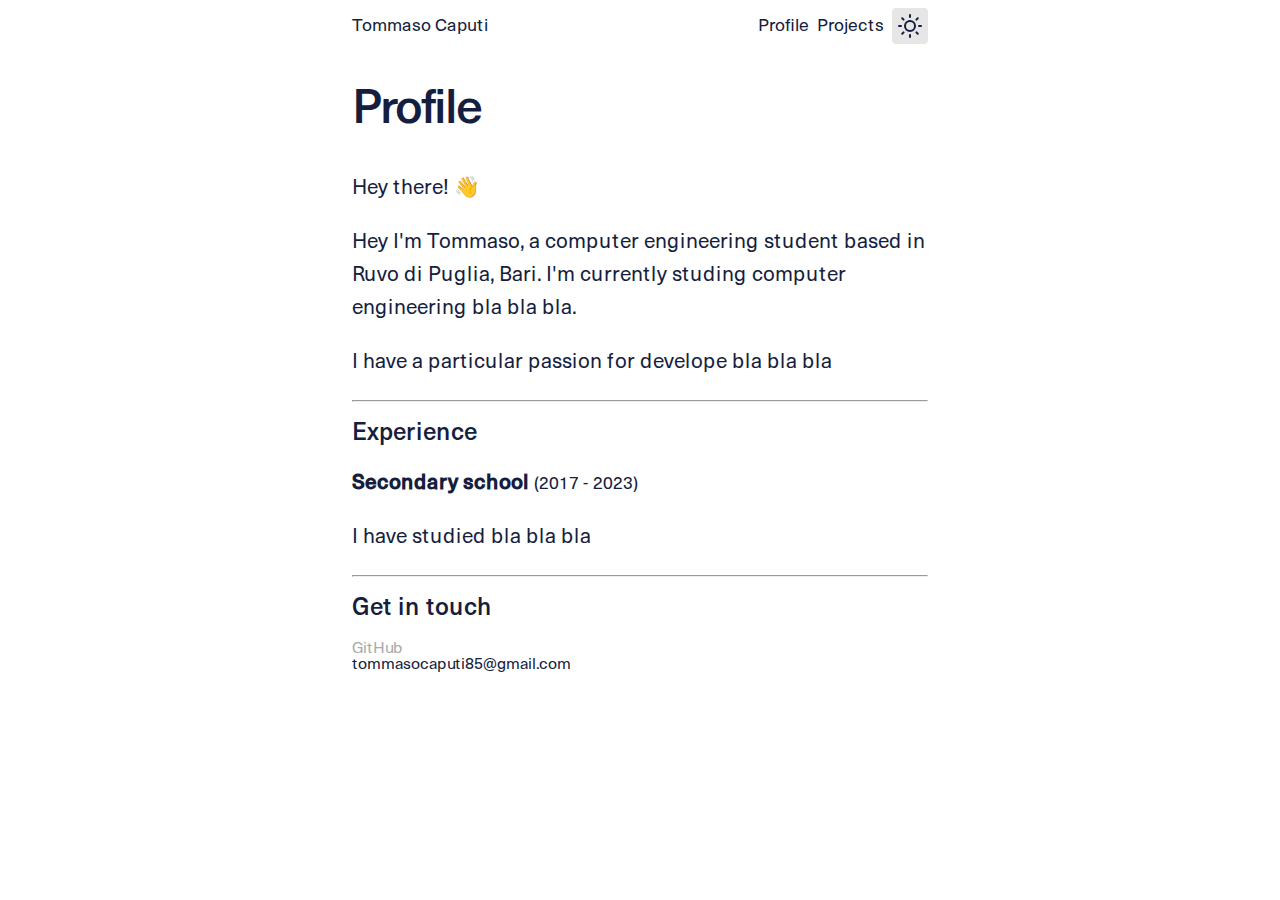
==== profile/index.html @ e06c5540 "all works" ====
<!doctype html>
<html lang="en">

<head>
    <meta charset="utf-8">
    <meta name="viewport" content="width=device-width, initial-scale=1.0">
    <title>Tommaso Caputi - Developer</title>
    <meta name="description" content="Tommaso Caputi portfolio website">
    <link rel="stylesheet" href="/css/style.css">
    <link rel="icon" type="image/png" href="/static/favicon.png">
</head>

<body data-theme="light">
    <header class="header">
        <a href="/" class="logo">Tommaso Caputi</a>

        <nav>
            <a href="/profile">Profile</a>
            <a href="/projects">Projects</a>
        </nav>
        <button id="theme-toggle">
            <svg xmlns="http://www.w3.org/2000/svg" width="24" height="24" fill="none" stroke="currentColor"
                stroke-width="2" stroke-linecap="round" stroke-linejoin="round" class="feather feather-moon">
                <g id="theme-toggle-dark">
                    <path d="M21 12.8A9 9 0 1111.2 3a7 7 0 009.8 9.8z" />
                </g>
                <g id="theme-toggle-light">
                    <circle cx="12" cy="12" r="5" />
                    <path
                        d="M12 1v2M12 21v2M4.2 4.2l1.4 1.4M18.4 18.4l1.4 1.4M1 12h2M21 12h2M4.2 19.8l1.4-1.4M18.4 5.6l1.4-1.4" />
                </g>
            </svg>
            <span class="u-visually-hidden">Toggle theme</span>
        </button>
    </header>
    <main class="container home-page">

        <section class="section">
            <h1>Profile</h1>

            <p>Hey there! 👋</p>

            <p>
                Hey I'm Tommaso, a computer engineering student based in Ruvo di Puglia, Bari. I'm currently studing
                computer engineering
                bla bla bla.
            </p>

            <p>
                I have a particular passion for develope bla bla bla
            </p>

            <hr />

            <h2>Experience</h2>
            <p><strong>Secondary school</strong> <small>(2017 - 2023)</small></p>
            <p>
                I have studied bla bla bla
            </p>

            <hr />

            <h2>Get in touch</h2>
            <a href="https://github.com/tommaso-caputi">GitHub</a><br>
            tommasocaputi85@gmail.com
            </p>
        </section>

    </main>
    <script src="/js/theme-toggle.js"></script>
</body>

</html>
---- css/style.css ----
:root {
    --spacing-unit: 8px;
    --xs: calc(var(--spacing-unit) / 2);
    --sm: var(--spacing-unit);
    --md: calc(var(--spacing-unit) * 2);
    --lg: calc(var(--spacing-unit) * 3);
    --xl: calc(var(--spacing-unit) * 4)
}

[data-theme=dark] {
    --color-canvas: #14182c;
    --color-well: #242b4f;
    --color-text: #fff
}

[data-theme=light] {
    --color-canvas: #fff;
    --color-well: #e6e6e6;
    --color-text: #161e40
}

.u-visually-hidden {
    clip: rect(0 0 0 0);
    height: 1px;
    width: 1px;
    margin: -1px;
    overflow: hidden;
    padding: 0;
    position: absolute;
    border: 0;
    white-space: nowrap;
    word-wrap: normal
}

.container {
    width: 100%;
    max-width: 640px;
    padding: 0 24px 32px;
    margin: 0 auto
}

@media screen and (min-width: 40em) {
    .container {
        padding: 0 32px 32px
    }
}

.container img,
.container video {
    max-width: 100%;
    border-radius: 4px
}

.post {
    padding-top: 64px
}

.title {
    margin-bottom: 4px
}

.meta {
    font-size: 1rem;
    margin-top: 0
}

@media screen and (min-width: 40em) {
    .meta {
        font-size: .9rem
    }
}

.project-featured-image {
    width: calc(100% + 48px);
    max-width: calc(100% + 48px) !important;
    margin-left: -24px;
    margin-top: 16px
}

@media screen and (min-width: 40em) {
    .project-featured-image {
        width: 140%;
        max-width: 140% !important;
        margin-left: -20%;
        margin-top: 32px
    }
}

ol li,
p,
ul li {
    font-size: 1.3rem;
    line-height: 1.6
}

h1 {
    font-size: 3rem;
    font-weight: 500;
    letter-spacing: -.15rem;
    line-height: 1.15
}

h2,
h3,
h4 {
    font-weight: 500
}

a {
    color: var(--color-text);
    text-decoration: none
}

a[href^="https://twitter.com"] {
    color: #55acee
}

a[href^="https://github.com"] {
    color: #aaa
}

a[href^="https://dribbble.com"] {
    color: #ea4c89
}

.header {
    width: 100%;
    max-width: 640px;
    padding: 8px 24px;
    margin: 0 auto 24px;
    display: flex;
    justify-content: space-between;
    align-items: center
}

@media screen and (min-width: 40em) {
    .header {
        padding: 8px 32px
    }
}

.header a {
    color: inherit;
    text-decoration: none;
    font-size: 1.2rem
}

@media screen and (min-width: 40em) {
    .header a {
        font-size: 1.1rem
    }
}

.header .logo {
    flex: 1
}

.header nav {
    display: flex;
    gap: 8px
}

.header #theme-toggle {
    -webkit-appearance: none;
    -moz-appearance: none;
    appearance: none;
    background: var(--color-well);
    padding: var(--xs);
    border: 1px solid transparent;
    border-radius: 4px;
    color: inherit;
    width: calc(var(--lg) * 1.5);
    height: calc(var(--lg) * 1.5);
    display: flex;
    align-items: center;
    justify-content: center;
    margin-left: var(--sm);
    cursor: pointer
}

[data-theme=dark] .header #theme-toggle #theme-toggle-light {
    display: none
}

[data-theme=light] .header #theme-toggle #theme-toggle-dark {
    display: none
}

.selected-project {
    margin-bottom: 16px;
    display: flex;
    color: inherit;
    text-decoration: none;
    flex-direction: column;
    gap: 16px
}

@media screen and (min-width: 40em) {
    .selected-project {
        flex-direction: row
    }
}

.selected-project figure {
    margin: 0;
    flex: 1.5
}

.selected-project figure img {
    max-width: 100%;
    border-radius: 5px
}

.selected-project div {
    flex: 1
}

.selected-project p {
    font-size: 1.2rem
}

@media screen and (min-width: 40em) {
    .selected-project p {
        font-size: 1rem
    }
}

.selected-project h3 {
    margin: 0
}

code[class*=language-],
pre[class*=language-] {
    font-size: 14px;
    line-height: 1.375;
    direction: ltr;
    text-align: left;
    white-space: pre;
    word-spacing: normal;
    word-break: normal;
    -moz-tab-size: 2;
    -o-tab-size: 2;
    tab-size: 2;
    -webkit-hyphens: none;
    -ms-hyphens: none;
    hyphens: none;
    background: #272822;
    color: #f8f8f2
}

pre[class*=language-] {
    padding: 1.5em 2em;
    margin: .5em 0;
    overflow: auto
}

:not(pre)>code[class*=language-] {
    padding: .1em;
    border-radius: .3em
}

.token.cdata,
.token.comment,
.token.doctype,
.token.prolog {
    color: #75715e
}

.token.punctuation {
    color: #f8f8f2
}

.token.namespace {
    opacity: .7
}

.token.boolean,
.token.number,
.token.operator {
    color: #fd971f
}

.token.property {
    color: #f4bf75
}

.token.tag {
    color: #66d9ef
}

.token.string {
    color: #a1efe4
}

.token.selector {
    color: #ae81ff
}

.token.attr-name {
    color: #fd971f
}

.language-css .token.string,
.style .token.string,
.token.entity,
.token.url {
    color: #a1efe4
}

.token.attr-value,
.token.control,
.token.directive,
.token.keyword,
.token.unit {
    color: #a6e22e
}

.token.atrule,
.token.regex,
.token.statement {
    color: #a1efe4
}

.token.placeholder,
.token.variable {
    color: #66d9ef
}

.token.deleted {
    text-decoration: line-through
}

.token.inserted {
    border-bottom: 1px dotted #f9f8f5;
    text-decoration: none
}

.token.italic {
    font-style: italic
}

.token.bold,
.token.important {
    font-weight: 700
}

.token.important {
    color: #f92672
}

.token.entity {
    cursor: help
}

pre>code.highlight {
    outline: .4em solid #f92672;
    outline-offset: .4em
}

@-webkit-keyframes fadeInDown {
    from {
        transform: translateY(-10px);
        opacity: 0
    }

    to {
        transform: translateY(0);
        opacity: 1
    }
}

@keyframes fadeInDown {
    from {
        transform: translateY(-10px);
        opacity: 0
    }

    to {
        transform: translateY(0);
        opacity: 1
    }
}

@-webkit-keyframes fadeInUp {
    from {
        transform: translateY(20px);
        opacity: 0
    }

    to {
        transform: translateY(0);
        opacity: 1
    }
}

@keyframes fadeInUp {
    from {
        transform: translateY(20px);
        opacity: 0
    }

    to {
        transform: translateY(0);
        opacity: 1
    }
}

.home-hero {
    position: relative
}

@media screen and (min-width: 40em) {
    .home-hero {
        padding-top: 64px;
        margin-top: 64px
    }
}

.home-hero h1 {
    margin-top: 0
}

@media (prefers-reduced-motion:no-preference) {
    .home-hero h1 {
        opacity: 0;
        transform: translateY(20px);
        -webkit-animation: fadeInUp .5s cubic-bezier(.4, 0, .2, 1);
        animation: fadeInUp .5s cubic-bezier(.4, 0, .2, 1);
        -webkit-animation-fill-mode: forwards;
        animation-fill-mode: forwards
    }
}

@media (prefers-reduced-motion:no-preference) {
    .home-hero p {
        opacity: 0;
        transform: translateY(20px);
        -webkit-animation: fadeInUp .5s .1s cubic-bezier(.4, 0, .2, 1);
        animation: fadeInUp .5s .1s cubic-bezier(.4, 0, .2, 1);
        -webkit-animation-fill-mode: forwards;
        animation-fill-mode: forwards
    }
}

.orbs {
    display: flex;
    align-items: center;
    position: absolute;
    width: 100%;
    opacity: .4;
    top: 0
}

.orbs #orb1,
.orbs #orb2,
.orbs #orb3,
.orbs #orb4 {
    border-radius: 9999px;
    flex-shrink: 0;
    flex-grow: 0;
    aspect-ratio: 1/1;
    height: -webkit-fit-content;
    height: -moz-fit-content;
    height: fit-content;
    position: relative;
    -webkit-animation: orbFloat 10s ease infinite;
    animation: orbFloat 10s ease infinite;
    box-shadow: 0 1px 0 rgba(17, 17, 26, .1), 0 8px 24px rgba(17, 17, 26, .1), 0 16px 48px rgba(17, 17, 26, .1)
}

.orbs #orb1:before,
.orbs #orb2:before,
.orbs #orb3:before,
.orbs #orb4:before {
    content: '';
    width: 100%;
    height: 100%;
    border-radius: inherit;
    display: block;
    position: absolute;
    top: 0;
    left: 0;
    -webkit-animation: orbGradient 40s ease infinite;
    animation: orbGradient 40s ease infinite;
    background-size: 100% 1000%;
    background-image: linear-gradient(to bottom, #f437cd, #162aef, #f34033, #17cfaf, #d8a9c1, #f437cd, #162aef, #f34033, #17cfaf, #d8a9c1, #f437cd, #162aef, #f34033, #17cfaf, #d8a9c1)
}

.orbs #orb1 {
    width: 25%;
    z-index: 4;
    align-self: flex-start
}

.orbs #orb2 {
    margin-left: -10%;
    -webkit-animation-duration: 20s;
    animation-duration: 20s;
    width: 55%;
    z-index: 3
}

.orbs #orb2:before {
    animation-direction: reverse
}

.orbs #orb3 {
    width: 40%;
    z-index: 2;
    margin-left: -10%;
    margin-top: 10%;
    align-self: flex-end;
    -webkit-animation-duration: 15s;
    animation-duration: 15s
}

.orbs #orb4 {
    background-color: #00f;
    width: 50%;
    z-index: 1;
    animation-direction: reverse;
    margin-left: -30%
}

@-webkit-keyframes orbGradient {
    0% {
        background-position: 0 0
    }

    100% {
        background-position: 0 100%
    }
}

@keyframes orbGradient {
    0% {
        background-position: 0 0
    }

    100% {
        background-position: 0 100%
    }
}

@-webkit-keyframes orbFloat {
    0% {
        transform: translatey(-20px)
    }

    50% {
        transform: translatey(20px)
    }

    100% {
        transform: translatey(-20px)
    }
}

@keyframes orbFloat {
    0% {
        transform: translatey(-20px)
    }

    50% {
        transform: translatey(20px)
    }

    100% {
        transform: translatey(-20px)
    }
}

@font-face {
    font-family: 'Neue Haas Unica';
    src: url(/fonts/NeueHaasUnica-Medium.woff2) format("woff2"), url(/static/fonts/NeueHaasUnica-Medium.woff) format("woff");
    font-weight: 500;
    font-style: normal;
    font-display: swap
}

@font-face {
    font-family: 'Neue Haas Unica';
    src: url(/fonts/NeueHaasUnica-Regular.woff2) format("woff2"), url(/static/fonts/NeueHaasUnica-Regular.woff) format("woff");
    font-weight: 400;
    font-style: normal;
    font-display: swap
}

* {
    box-sizing: border-box;
    -webkit-font-smoothing: antialiased
}

body,
html {
    margin: 0;
    padding: 0;
    background: var(--color-canvas)
}

html {
    font-size: .9rem
}

@media screen and (min-width: 40em) {
    html {
        font-size: 1rem
    }
}

body {
    color: var(--color-text);
    min-width: 100vw;
    min-height: 100vh;
    font-family: 'Neue Haas Unica', sans-serif
}
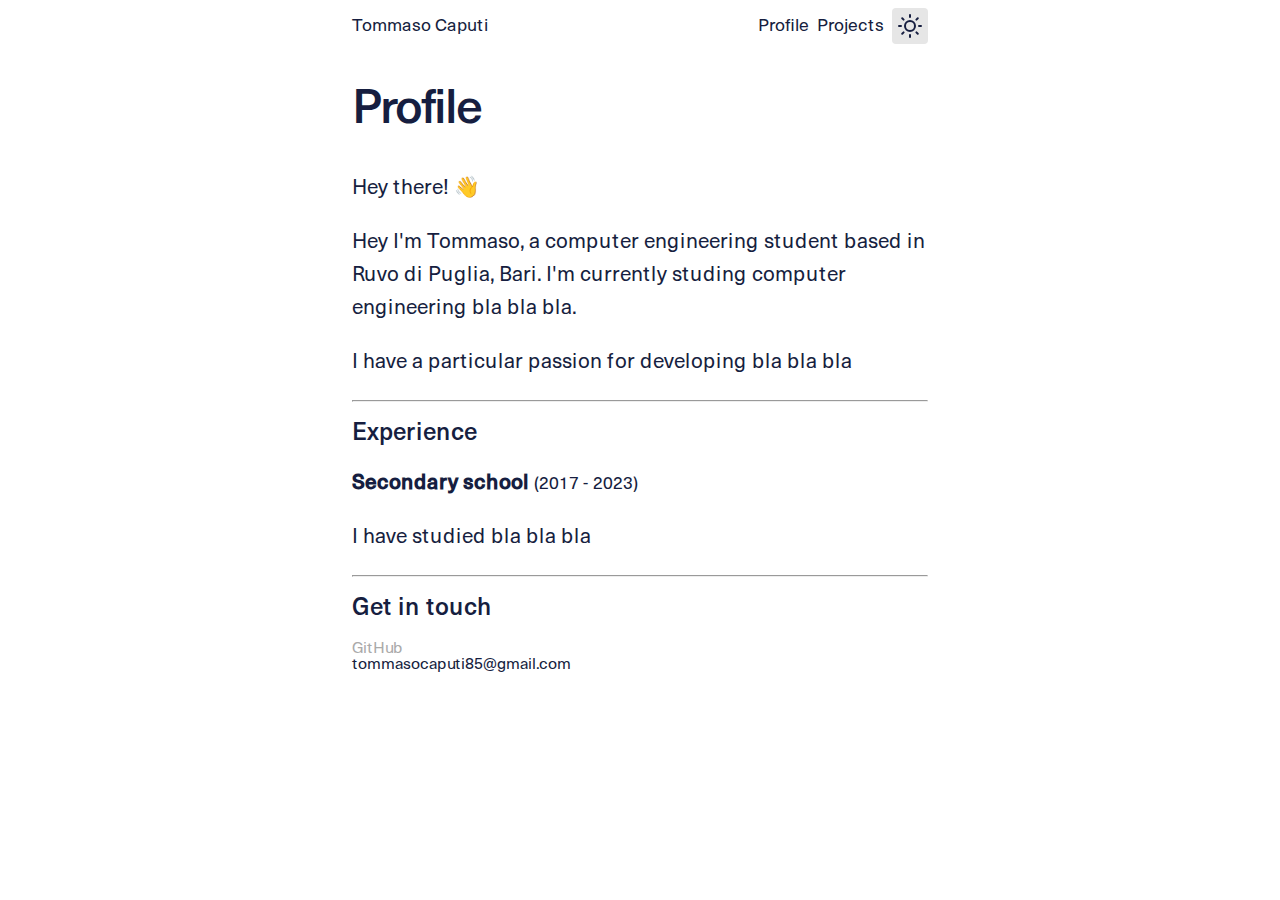
==== commit d9837831: "quick fix" ====
--- a/profile/index.html
+++ b/profile/index.html
@@ -7,7 +7,13 @@
     <title>Tommaso Caputi - Developer</title>
     <meta name="description" content="Tommaso Caputi portfolio website">
     <link rel="stylesheet" href="/css/style.css">
-    <link rel="icon" type="image/png" href="/static/favicon.png">
+    <link rel="apple-touch-icon" sizes="180x180" href="assets/favicon/apple-touch-icon.png">
+    <link rel="icon" type="image/png" sizes="32x32" href="assets/favicon/favicon-32x32.png">
+    <link rel="icon" type="image/png" sizes="16x16" href="assets/favicon/favicon-16x16.png">
+    <link rel="manifest" href="assets/favicon/site.webmanifest">
+    <link rel="mask-icon" href="assets/favicon/safari-pinned-tab.svg" color="#5bbad5">
+    <meta name="msapplication-TileColor" content="#da532c">
+    <meta name="theme-color" content="#ffffff">
 </head>
 
 <body data-theme="light">
@@ -47,7 +53,7 @@
             </p>
 
             <p>
-                I have a particular passion for develope bla bla bla
+                I have a particular passion for developing bla bla bla
             </p>
 
             <hr />
@@ -63,7 +69,7 @@
             <h2>Get in touch</h2>
             <a href="https://github.com/tommaso-caputi">GitHub</a><br>
             tommasocaputi85@gmail.com
-            </p>
+
         </section>
 
     </main>
